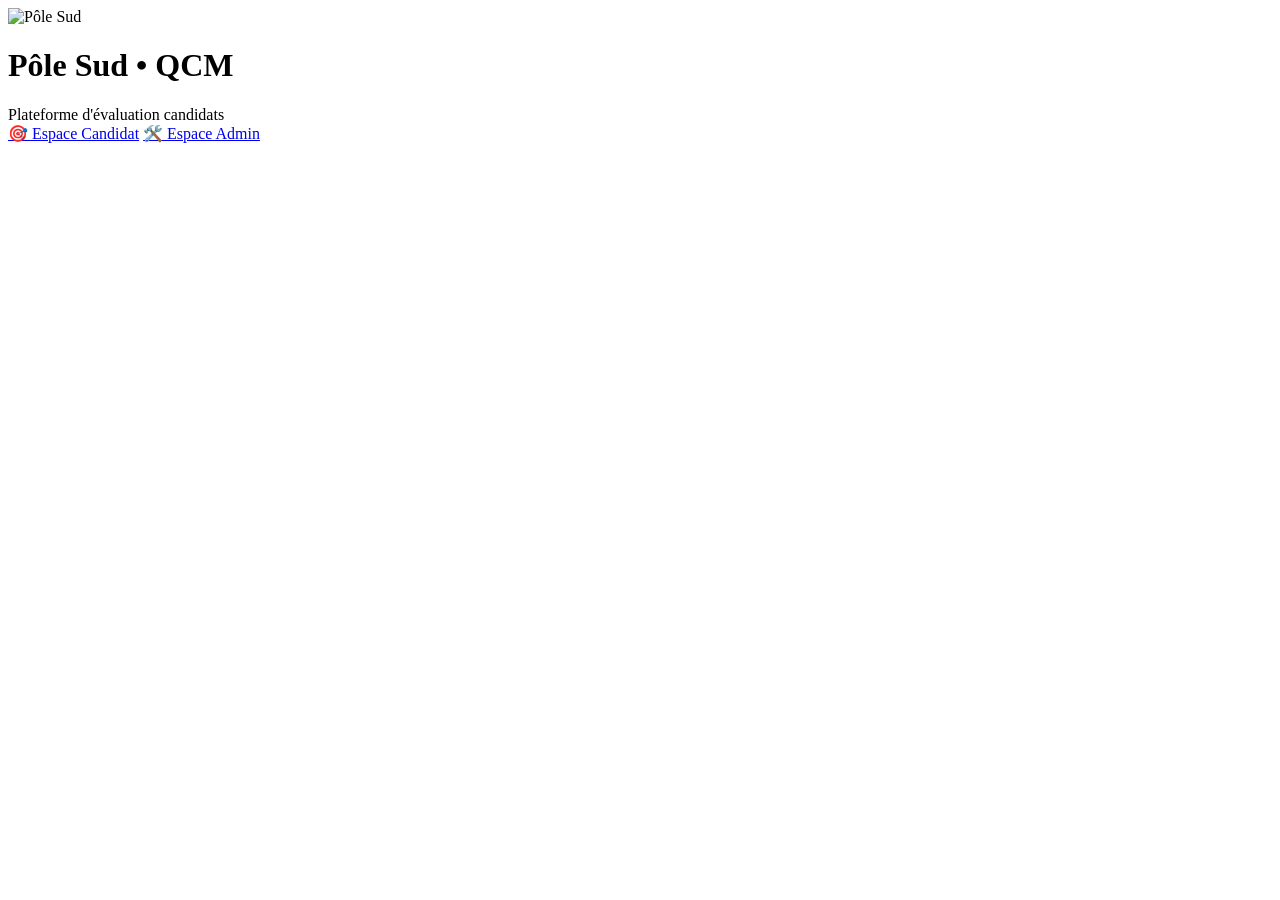
==== public/index.html @ 893c2084 "Sauvegarde initiale du projet QCM V2.0 Co-Authored-By: Claude Opus 4.8 <noreply@anthropic.com>" ====
<!doctype html>
<html lang="fr">
<head>
  <meta charset="utf-8">
  <meta name="viewport" content="width=device-width, initial-scale=1">
  <title>Pôle Sud QCM – Portail</title>
  <link rel="icon" type="image/png" href="/favicon.png">
  <link rel="stylesheet" href="/styles.css">
</head>
<body>
  <div class="container">
    <div class="landing">
      <div class="brand">
        <img src="/assets/logo-polesud.png" alt="Pôle Sud">
        <h1>Pôle Sud • QCM</h1>
        <div class="small">Plateforme d'évaluation candidats</div>
      </div>
      <div class="action-row">
        <a class="btn btn-lg btn-pill shadow-hover" href="/candidate">🎯 Espace Candidat</a>
        <a class="btn btn-lg btn-pill shadow-hover" href="/admin">🛠️ Espace Admin</a>
      </div>
    </div>
  </div>
</body>
</html>
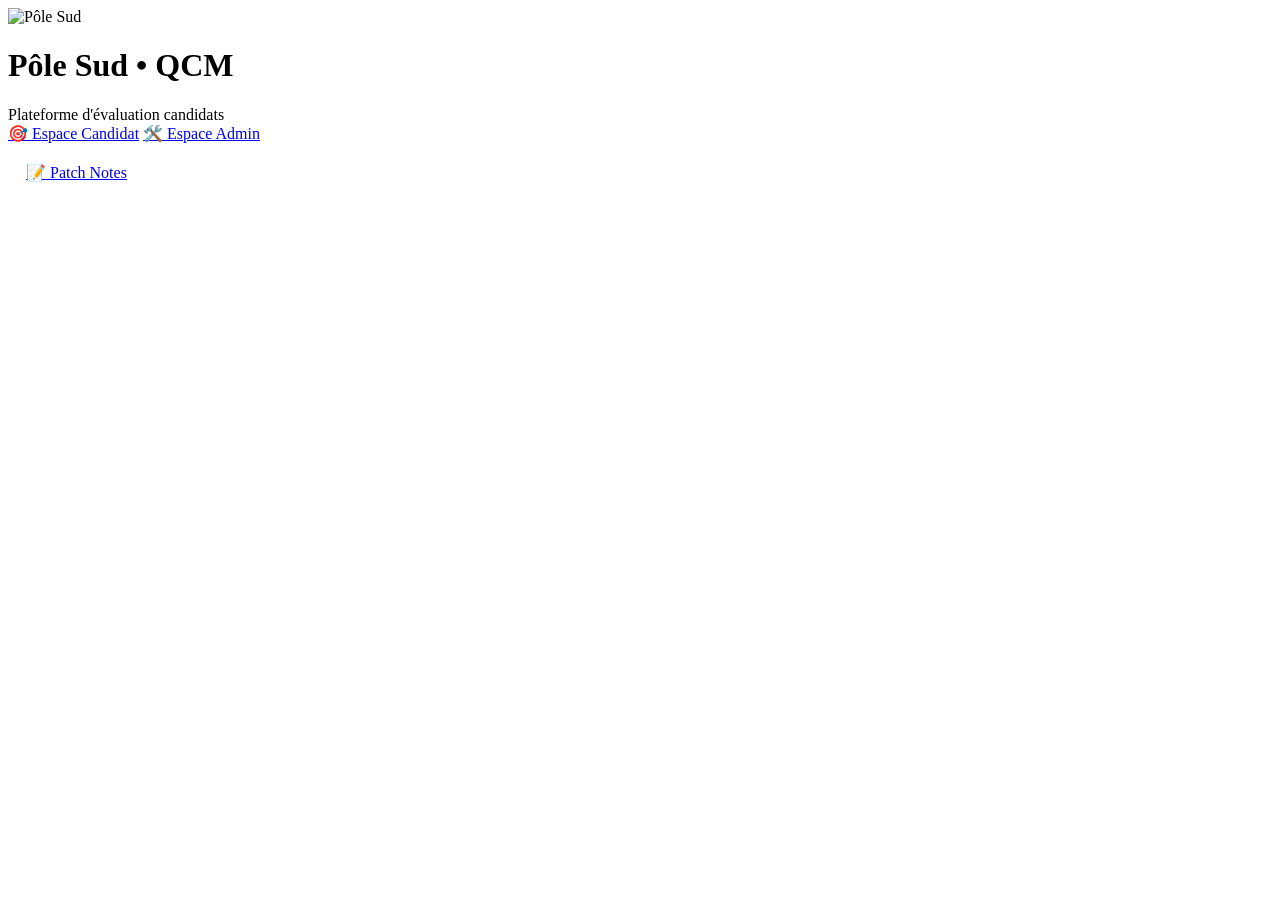
==== commit 1bf532de: "Fond eclairci + page Patch Notes (bouton sur l'accueil, route /patchnote) Co-Authored-By: Claude Opu" ====
--- a/public/index.html
+++ b/public/index.html
@@ -19,6 +19,9 @@
         <a class="btn btn-lg btn-pill shadow-hover" href="/candidate">🎯 Espace Candidat</a>
         <a class="btn btn-lg btn-pill shadow-hover" href="/admin">🛠️ Espace Admin</a>
       </div>
+      <div style="margin-top:10px">
+        <a class="btn-outline btn-pill" href="/patchnote" style="padding:10px 18px;display:inline-block">📝 Patch Notes</a>
+      </div>
     </div>
   </div>
 </body>
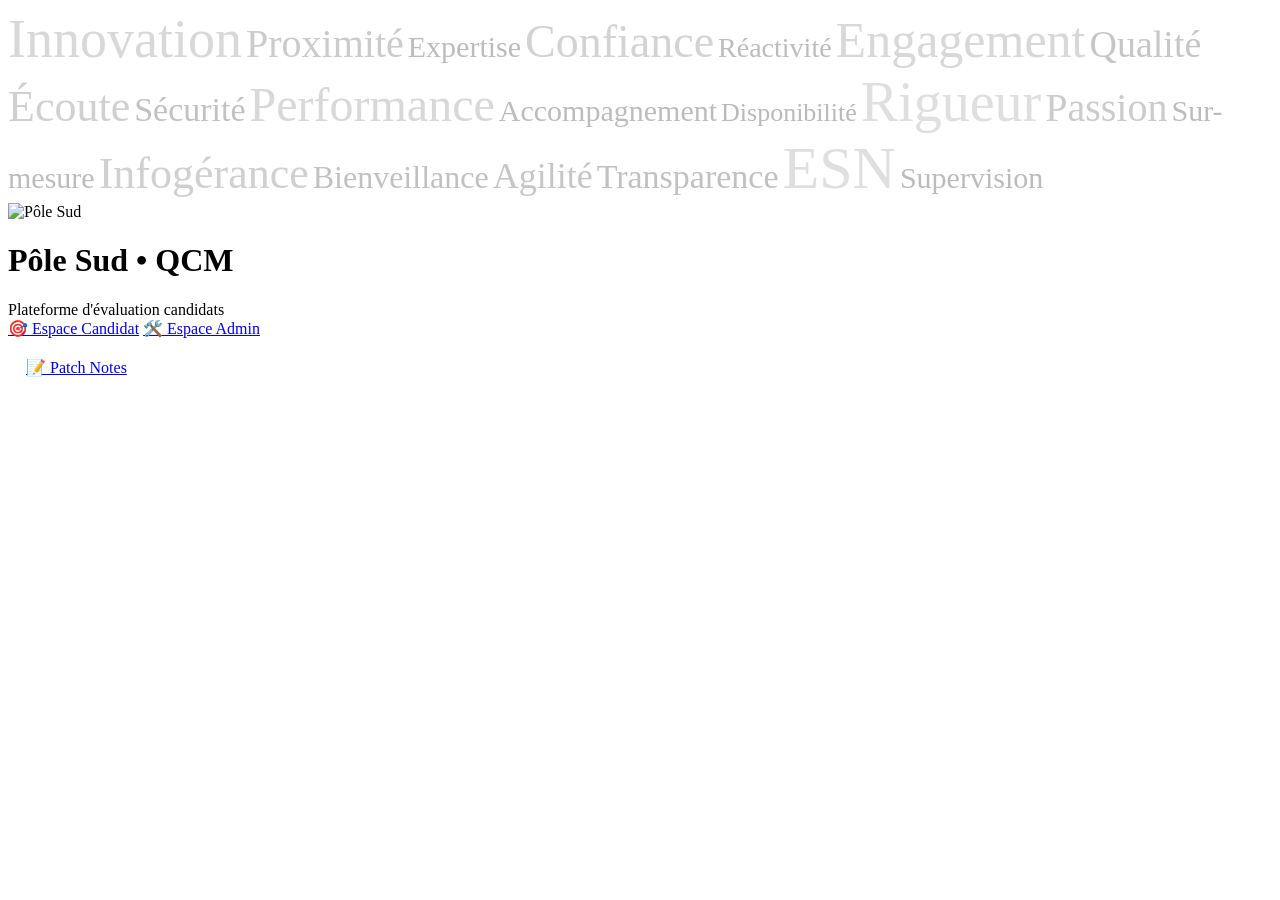
==== commit cbe2e95d: "Accueil : fond typographique des valeurs en lettres ajourees (contour blanc)" ====
--- a/public/index.html
+++ b/public/index.html
@@ -8,6 +8,31 @@
   <link rel="stylesheet" href="/styles.css">
 </head>
 <body>
+  <!-- Fond typographique : valeurs de l'entreprise en lettres ajourees (contour blanc) -->
+  <div class="value-cloud" aria-hidden="true">
+    <span style="top:7%;left:5%;font-size:54px;transform:rotate(-8deg);opacity:.15">Innovation</span>
+    <span style="top:17%;left:58%;font-size:40px;transform:rotate(6deg);opacity:.2">Proximité</span>
+    <span style="top:4%;left:37%;font-size:30px;transform:rotate(3deg);opacity:.26">Expertise</span>
+    <span style="top:29%;left:10%;font-size:46px;transform:rotate(-5deg);opacity:.17">Confiance</span>
+    <span style="top:13%;left:80%;font-size:28px;transform:rotate(10deg);opacity:.26">Réactivité</span>
+    <span style="top:39%;left:69%;font-size:50px;transform:rotate(-6deg);opacity:.15">Engagement</span>
+    <span style="top:52%;left:6%;font-size:38px;transform:rotate(8deg);opacity:.22">Qualité</span>
+    <span style="top:5%;left:77%;font-size:44px;transform:rotate(-10deg);opacity:.18">Écoute</span>
+    <span style="top:62%;left:28%;font-size:34px;transform:rotate(5deg);opacity:.24">Sécurité</span>
+    <span style="top:72%;left:54%;font-size:48px;transform:rotate(-4deg);opacity:.15">Performance</span>
+    <span style="top:85%;left:8%;font-size:30px;transform:rotate(7deg);opacity:.26">Accompagnement</span>
+    <span style="top:25%;left:39%;font-size:26px;transform:rotate(-3deg);opacity:.27">Disponibilité</span>
+    <span style="top:45%;left:43%;font-size:56px;transform:rotate(4deg);opacity:.12">Rigueur</span>
+    <span style="top:88%;left:63%;font-size:40px;transform:rotate(-8deg);opacity:.2">Passion</span>
+    <span style="top:57%;left:78%;font-size:30px;transform:rotate(9deg);opacity:.26">Sur-mesure</span>
+    <span style="top:78%;left:31%;font-size:44px;transform:rotate(-6deg);opacity:.18">Infogérance</span>
+    <span style="top:33%;left:83%;font-size:32px;transform:rotate(6deg);opacity:.24">Bienveillance</span>
+    <span style="top:92%;left:40%;font-size:36px;transform:rotate(-5deg);opacity:.22">Agilité</span>
+    <span style="top:11%;left:21%;font-size:34px;transform:rotate(4deg);opacity:.24">Transparence</span>
+    <span style="top:49%;left:88%;font-size:60px;transform:rotate(-10deg);opacity:.12">ESN</span>
+    <span style="top:68%;left:13%;font-size:30px;transform:rotate(7deg);opacity:.26">Supervision</span>
+  </div>
+
   <div class="container">
     <div class="landing">
       <div class="brand">
@@ -16,11 +41,11 @@
         <div class="small">Plateforme d'évaluation candidats</div>
       </div>
       <div class="action-row">
-        <a class="btn btn-lg btn-pill shadow-hover" href="/candidate">🎯 Espace Candidat</a>
-        <a class="btn btn-lg btn-pill shadow-hover" href="/admin">🛠️ Espace Admin</a>
+        <a class="btn btn-lg btn-pill shadow-hover neon-hover" href="/candidate">🎯 Espace Candidat</a>
+        <a class="btn btn-lg btn-pill shadow-hover neon-hover" href="/admin">🛠️ Espace Admin</a>
       </div>
       <div style="margin-top:10px">
-        <a class="btn-outline btn-pill" href="/patchnote" style="padding:10px 18px;display:inline-block">📝 Patch Notes</a>
+        <a class="btn-outline btn-pill neon-hover" href="/patchnote" style="padding:10px 18px;display:inline-block">📝 Patch Notes</a>
       </div>
     </div>
   </div>
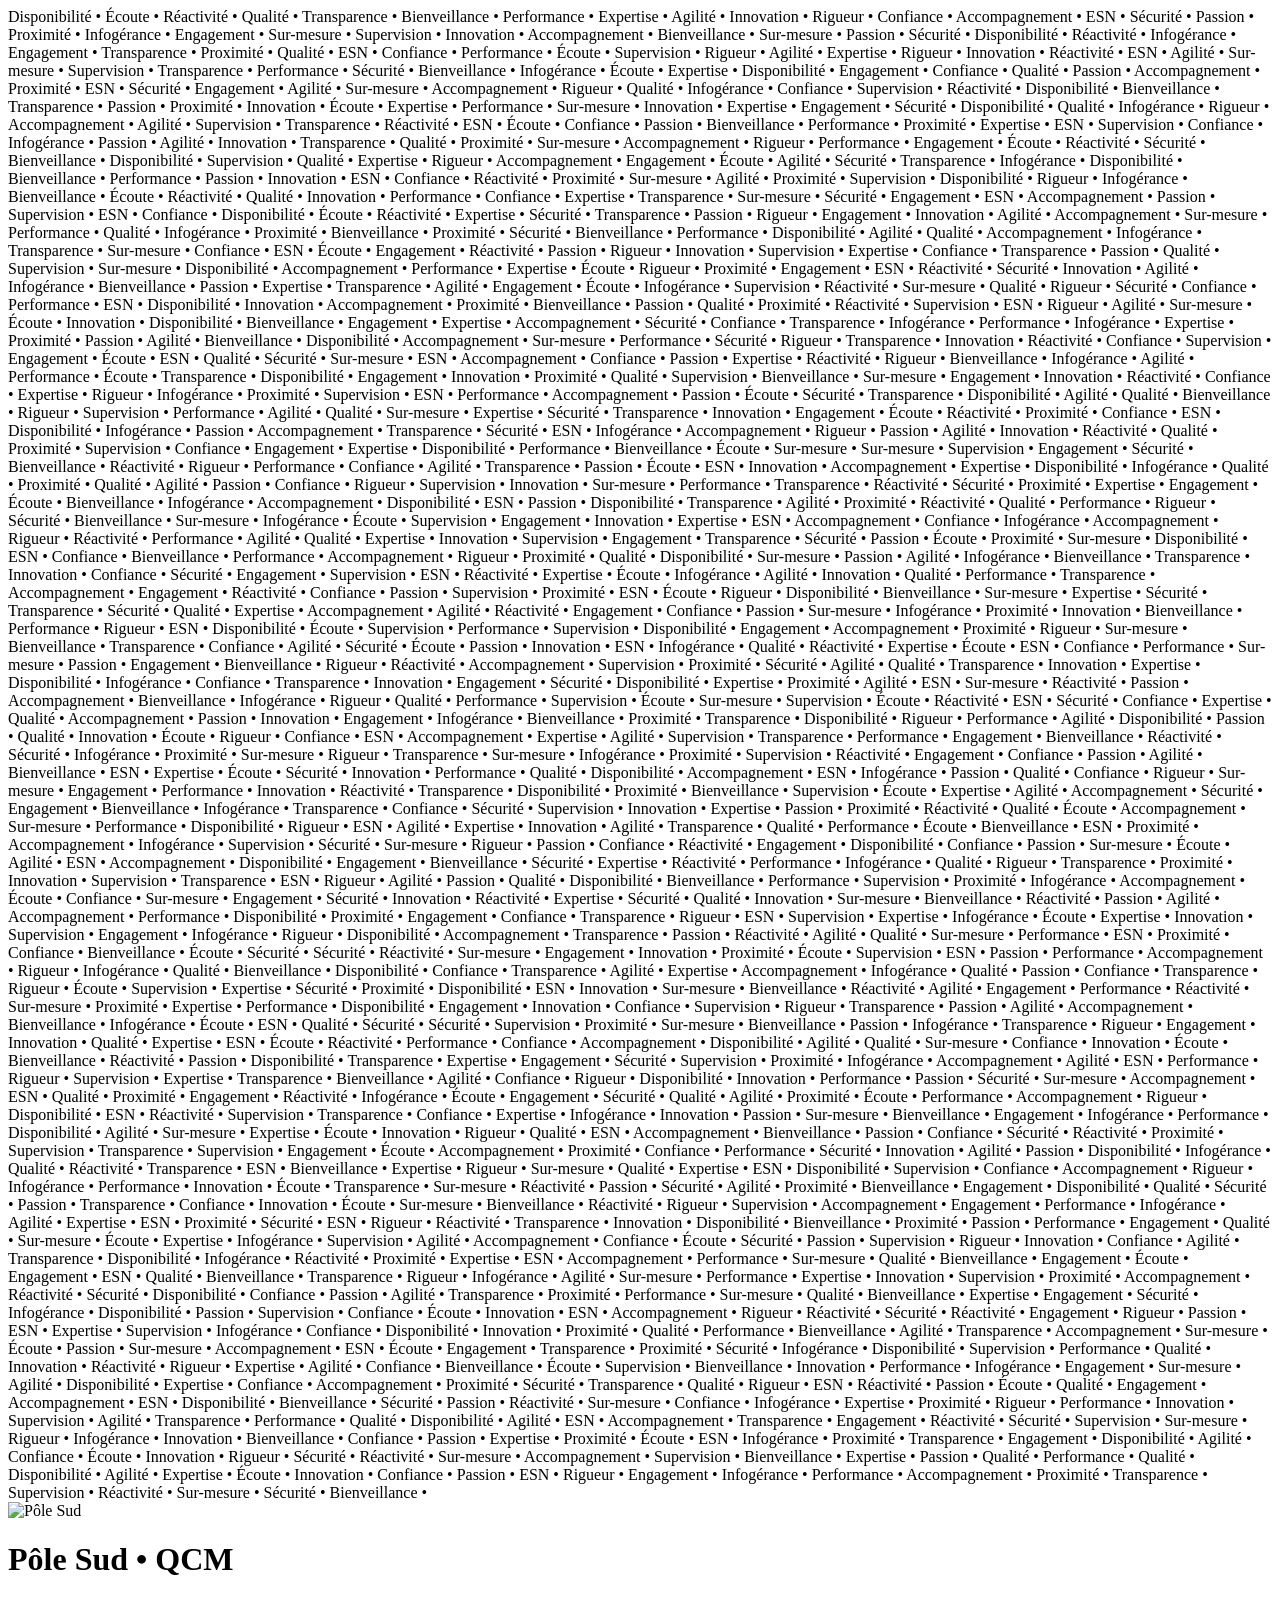
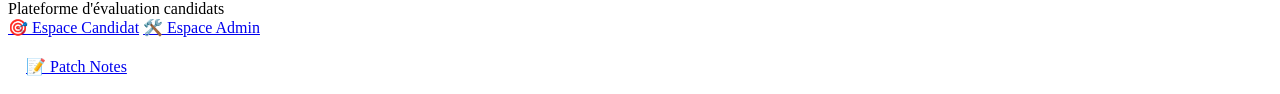
==== commit fddf01e4: "Accueil : remplace les mots disperses par un mur de mots justifie qui remplit la page" ====
--- a/public/index.html
+++ b/public/index.html
@@ -8,30 +8,8 @@
   <link rel="stylesheet" href="/styles.css">
 </head>
 <body>
-  <!-- Fond typographique : valeurs de l'entreprise en lettres ajourees (contour blanc) -->
-  <div class="value-cloud" aria-hidden="true">
-    <span style="top:7%;left:5%;font-size:54px;transform:rotate(-8deg);opacity:.15">Innovation</span>
-    <span style="top:17%;left:58%;font-size:40px;transform:rotate(6deg);opacity:.2">Proximité</span>
-    <span style="top:4%;left:37%;font-size:30px;transform:rotate(3deg);opacity:.26">Expertise</span>
-    <span style="top:29%;left:10%;font-size:46px;transform:rotate(-5deg);opacity:.17">Confiance</span>
-    <span style="top:13%;left:80%;font-size:28px;transform:rotate(10deg);opacity:.26">Réactivité</span>
-    <span style="top:39%;left:69%;font-size:50px;transform:rotate(-6deg);opacity:.15">Engagement</span>
-    <span style="top:52%;left:6%;font-size:38px;transform:rotate(8deg);opacity:.22">Qualité</span>
-    <span style="top:5%;left:77%;font-size:44px;transform:rotate(-10deg);opacity:.18">Écoute</span>
-    <span style="top:62%;left:28%;font-size:34px;transform:rotate(5deg);opacity:.24">Sécurité</span>
-    <span style="top:72%;left:54%;font-size:48px;transform:rotate(-4deg);opacity:.15">Performance</span>
-    <span style="top:85%;left:8%;font-size:30px;transform:rotate(7deg);opacity:.26">Accompagnement</span>
-    <span style="top:25%;left:39%;font-size:26px;transform:rotate(-3deg);opacity:.27">Disponibilité</span>
-    <span style="top:45%;left:43%;font-size:56px;transform:rotate(4deg);opacity:.12">Rigueur</span>
-    <span style="top:88%;left:63%;font-size:40px;transform:rotate(-8deg);opacity:.2">Passion</span>
-    <span style="top:57%;left:78%;font-size:30px;transform:rotate(9deg);opacity:.26">Sur-mesure</span>
-    <span style="top:78%;left:31%;font-size:44px;transform:rotate(-6deg);opacity:.18">Infogérance</span>
-    <span style="top:33%;left:83%;font-size:32px;transform:rotate(6deg);opacity:.24">Bienveillance</span>
-    <span style="top:92%;left:40%;font-size:36px;transform:rotate(-5deg);opacity:.22">Agilité</span>
-    <span style="top:11%;left:21%;font-size:34px;transform:rotate(4deg);opacity:.24">Transparence</span>
-    <span style="top:49%;left:88%;font-size:60px;transform:rotate(-10deg);opacity:.12">ESN</span>
-    <span style="top:68%;left:13%;font-size:30px;transform:rotate(7deg);opacity:.26">Supervision</span>
-  </div>
+  <!-- Fond typographique : mur de valeurs en lettres ajourees (rempli par script) -->
+  <div class="value-cloud" aria-hidden="true"><div class="wall" id="valueWall"></div></div>
 
   <div class="container">
     <div class="landing">
@@ -49,5 +27,21 @@
       </div>
     </div>
   </div>
+
+  <script>
+    // Remplit le fond avec un "mur" des valeurs, repete et melange, pour couvrir toute la page
+    (function(){
+      var words = ["Innovation","Proximité","Expertise","Confiance","Réactivité","Engagement",
+        "Qualité","Écoute","Sécurité","Performance","Accompagnement","Disponibilité","Rigueur",
+        "Passion","Sur-mesure","Infogérance","Bienveillance","Agilité","Transparence","ESN","Supervision"];
+      function shuffle(a){ a=a.slice(); for(var i=a.length-1;i>0;i--){ var j=Math.floor(Math.random()*(i+1)); var t=a[i]; a[i]=a[j]; a[j]=t; } return a; }
+      var el = document.getElementById('valueWall');
+      if(!el) return;
+      var SEP = "   •   ";
+      var block = "";
+      for(var i=0;i<60;i++){ block += shuffle(words).join(SEP) + SEP; }
+      el.textContent = block;
+    })();
+  </script>
 </body>
 </html>
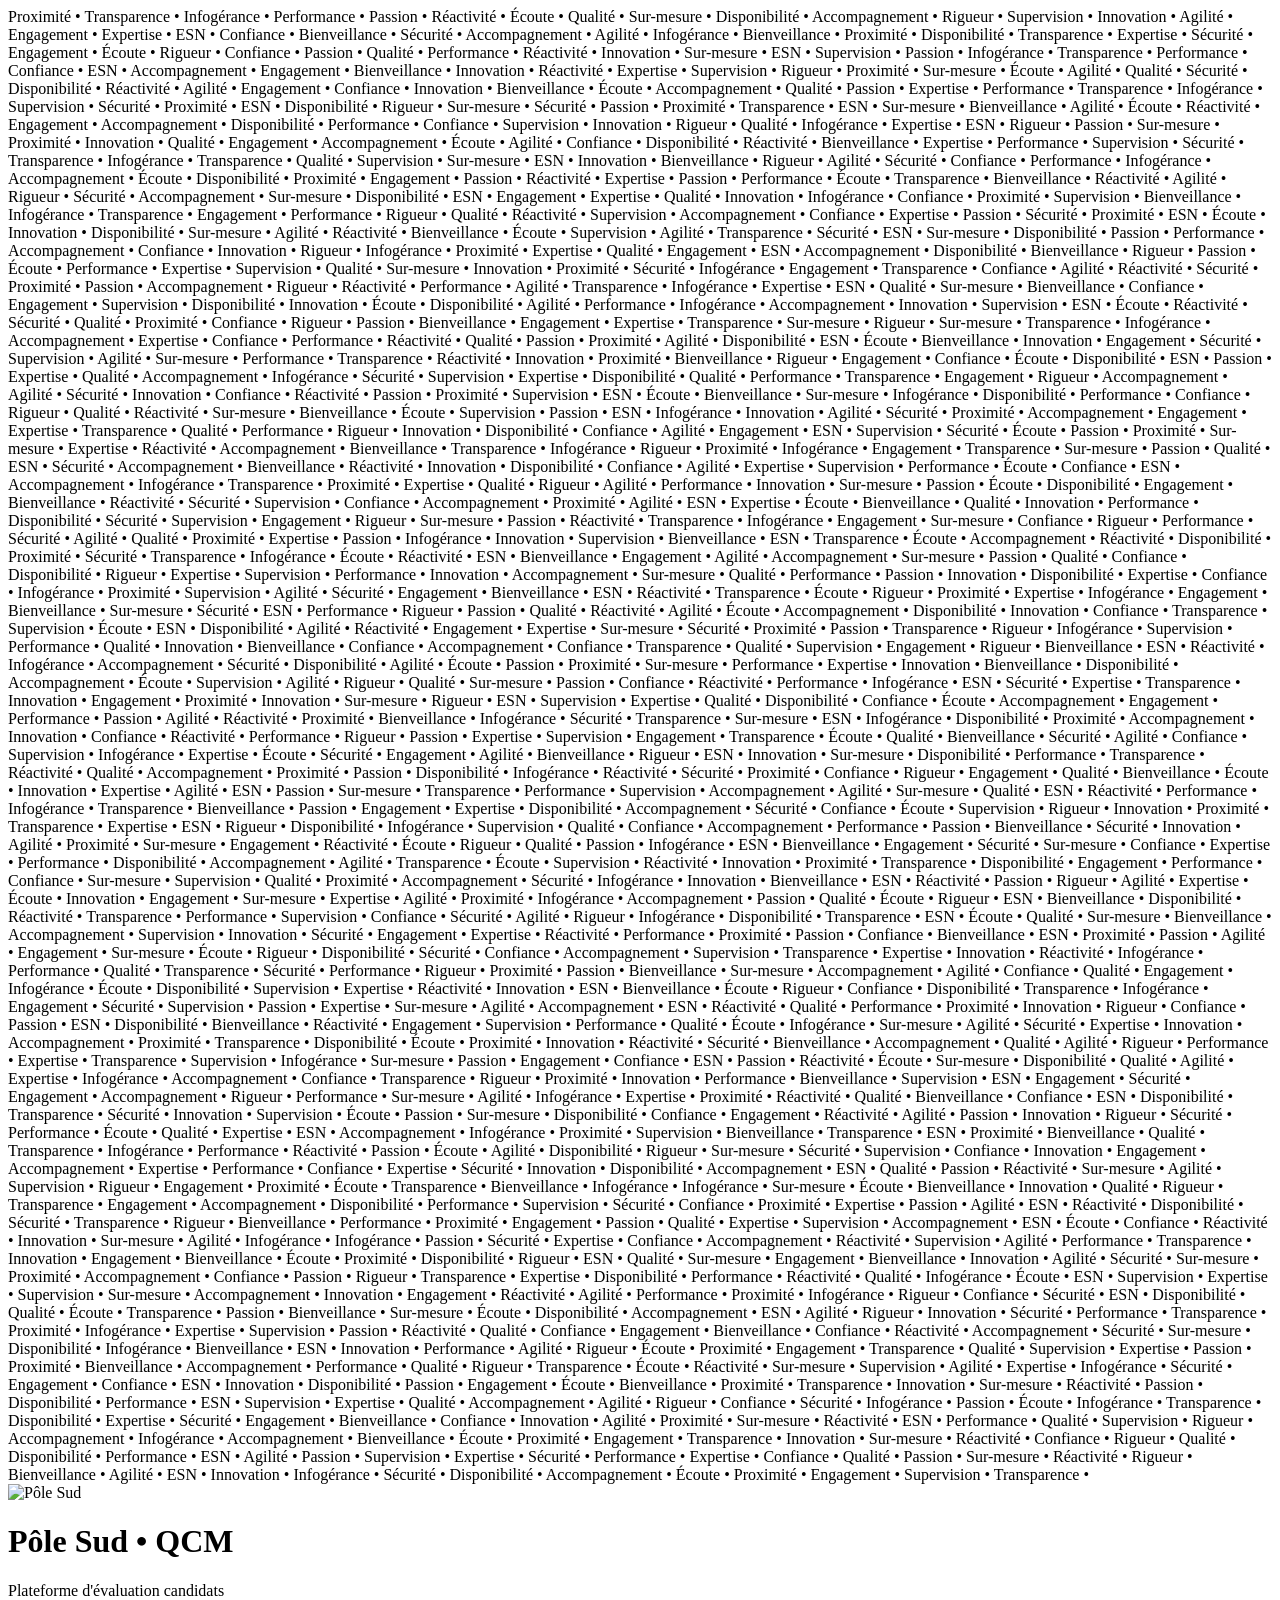
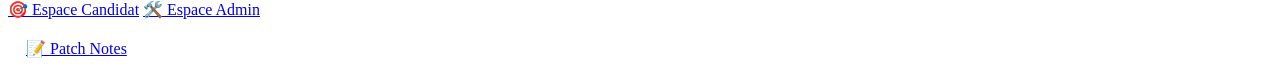
==== commit 22fa9243: "Accueil : hublot vitre (verre depoli + cerclage neon) autour du logo et des boutons" ====
--- a/public/index.html
+++ b/public/index.html
@@ -13,17 +13,19 @@
 
   <div class="container">
     <div class="landing">
-      <div class="brand">
-        <img src="/assets/logo-polesud.png" alt="Pôle Sud">
-        <h1>Pôle Sud • QCM</h1>
-        <div class="small">Plateforme d'évaluation candidats</div>
-      </div>
-      <div class="action-row">
-        <a class="btn btn-lg btn-pill shadow-hover neon-hover" href="/candidate">🎯 Espace Candidat</a>
-        <a class="btn btn-lg btn-pill shadow-hover neon-hover" href="/admin">🛠️ Espace Admin</a>
-      </div>
-      <div style="margin-top:10px">
-        <a class="btn-outline btn-pill neon-hover" href="/patchnote" style="padding:10px 18px;display:inline-block">📝 Patch Notes</a>
+      <div class="hublot">
+        <div class="brand">
+          <img src="/assets/logo-polesud.png" alt="Pôle Sud">
+          <h1>Pôle Sud • QCM</h1>
+          <div class="small">Plateforme d'évaluation candidats</div>
+        </div>
+        <div class="action-row">
+          <a class="btn btn-lg btn-pill shadow-hover neon-hover" href="/candidate">🎯 Espace Candidat</a>
+          <a class="btn btn-lg btn-pill shadow-hover neon-hover" href="/admin">🛠️ Espace Admin</a>
+        </div>
+        <div style="margin-top:10px">
+          <a class="btn-outline btn-pill neon-hover" href="/patchnote" style="padding:10px 18px;display:inline-block">📝 Patch Notes</a>
+        </div>
       </div>
     </div>
   </div>
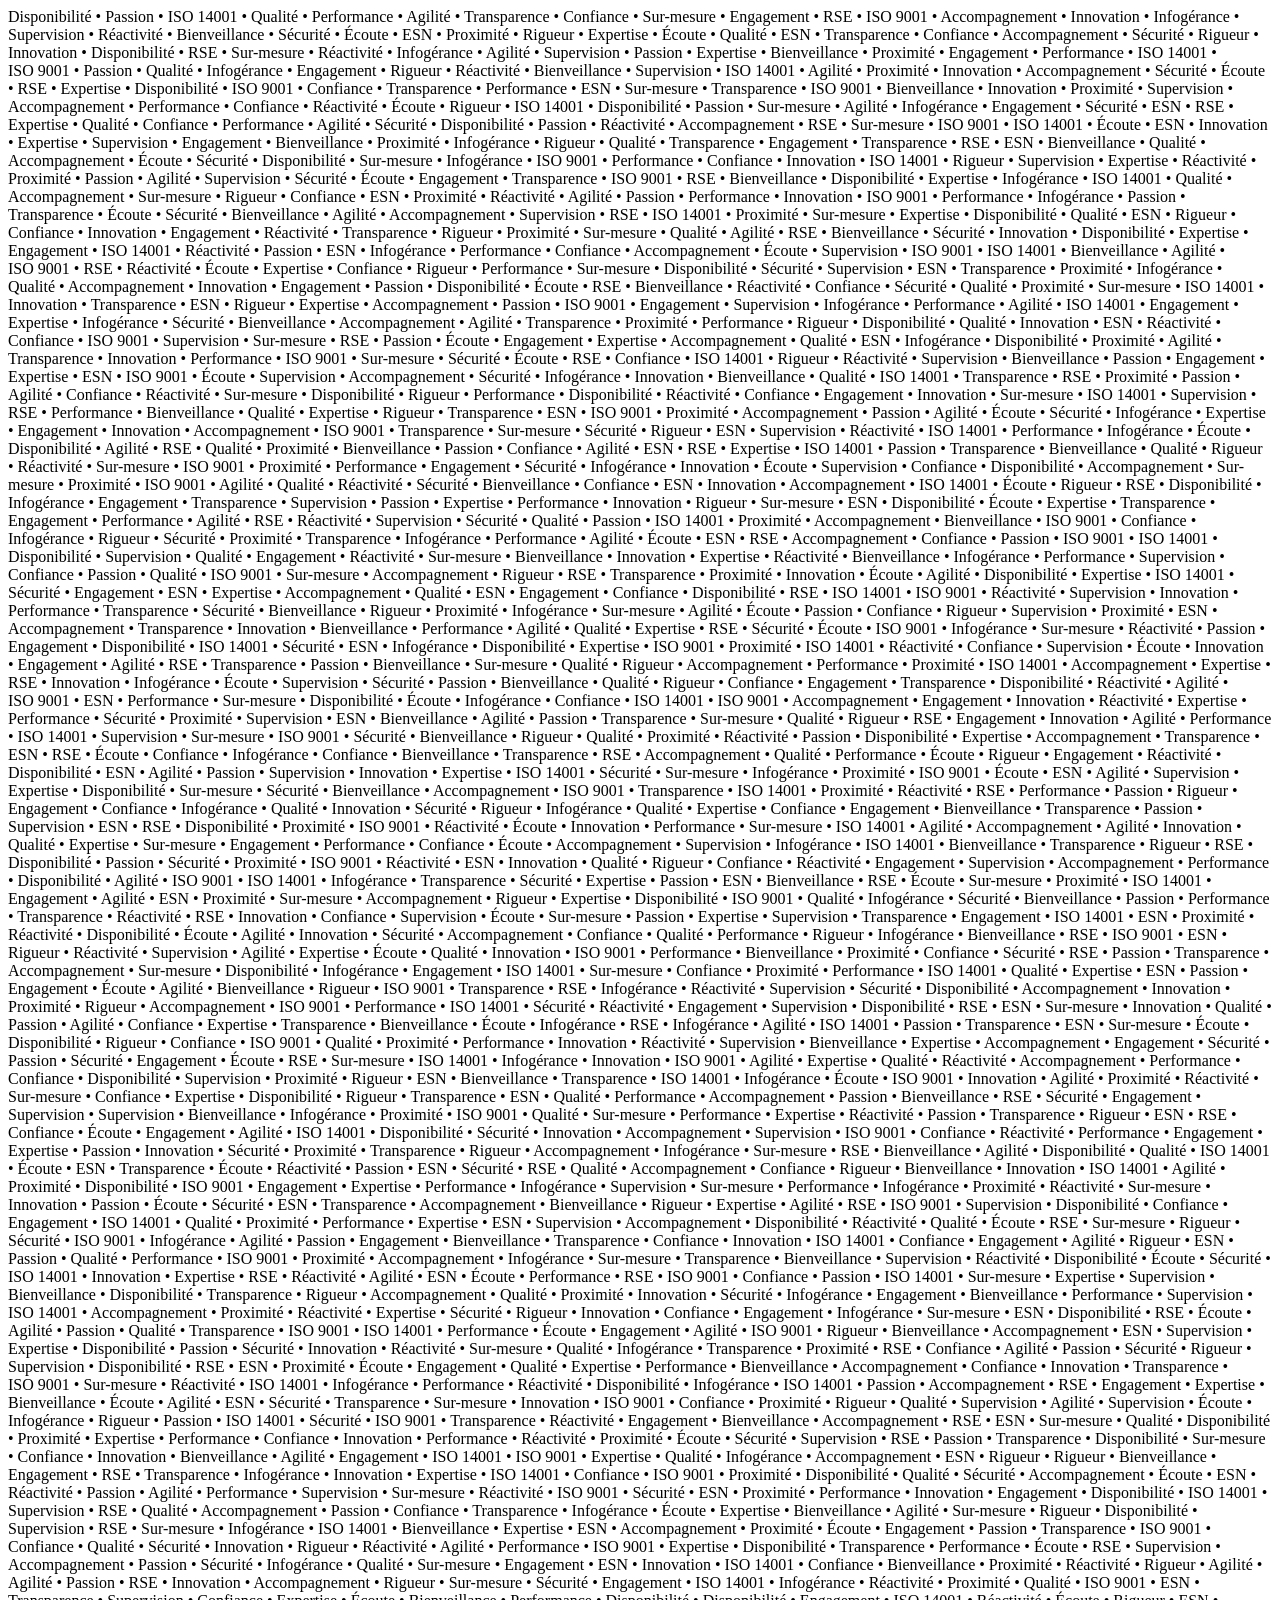
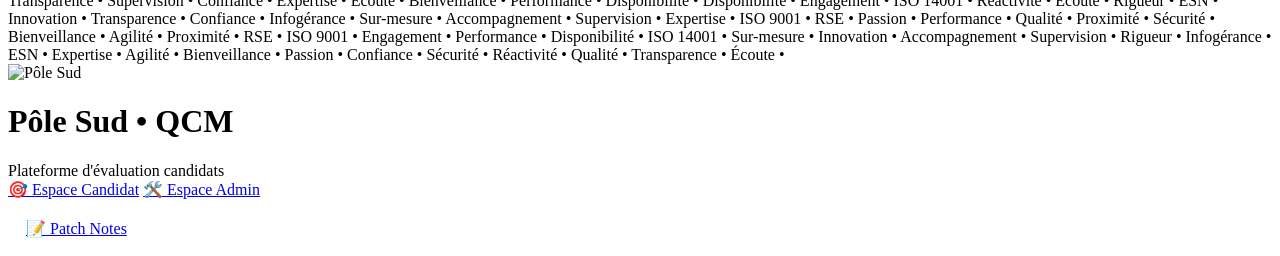
==== commit 9603a1a6: "Mur de mots accueil : ajout RSE, ISO 9001, ISO 14001" ====
--- a/public/index.html
+++ b/public/index.html
@@ -35,7 +35,8 @@
     (function(){
       var words = ["Innovation","Proximité","Expertise","Confiance","Réactivité","Engagement",
         "Qualité","Écoute","Sécurité","Performance","Accompagnement","Disponibilité","Rigueur",
-        "Passion","Sur-mesure","Infogérance","Bienveillance","Agilité","Transparence","ESN","Supervision"];
+        "Passion","Sur-mesure","Infogérance","Bienveillance","Agilité","Transparence","ESN","Supervision",
+        "RSE","ISO 9001","ISO 14001"];
       function shuffle(a){ a=a.slice(); for(var i=a.length-1;i>0;i--){ var j=Math.floor(Math.random()*(i+1)); var t=a[i]; a[i]=a[j]; a[j]=t; } return a; }
       var el = document.getElementById('valueWall');
       if(!el) return;
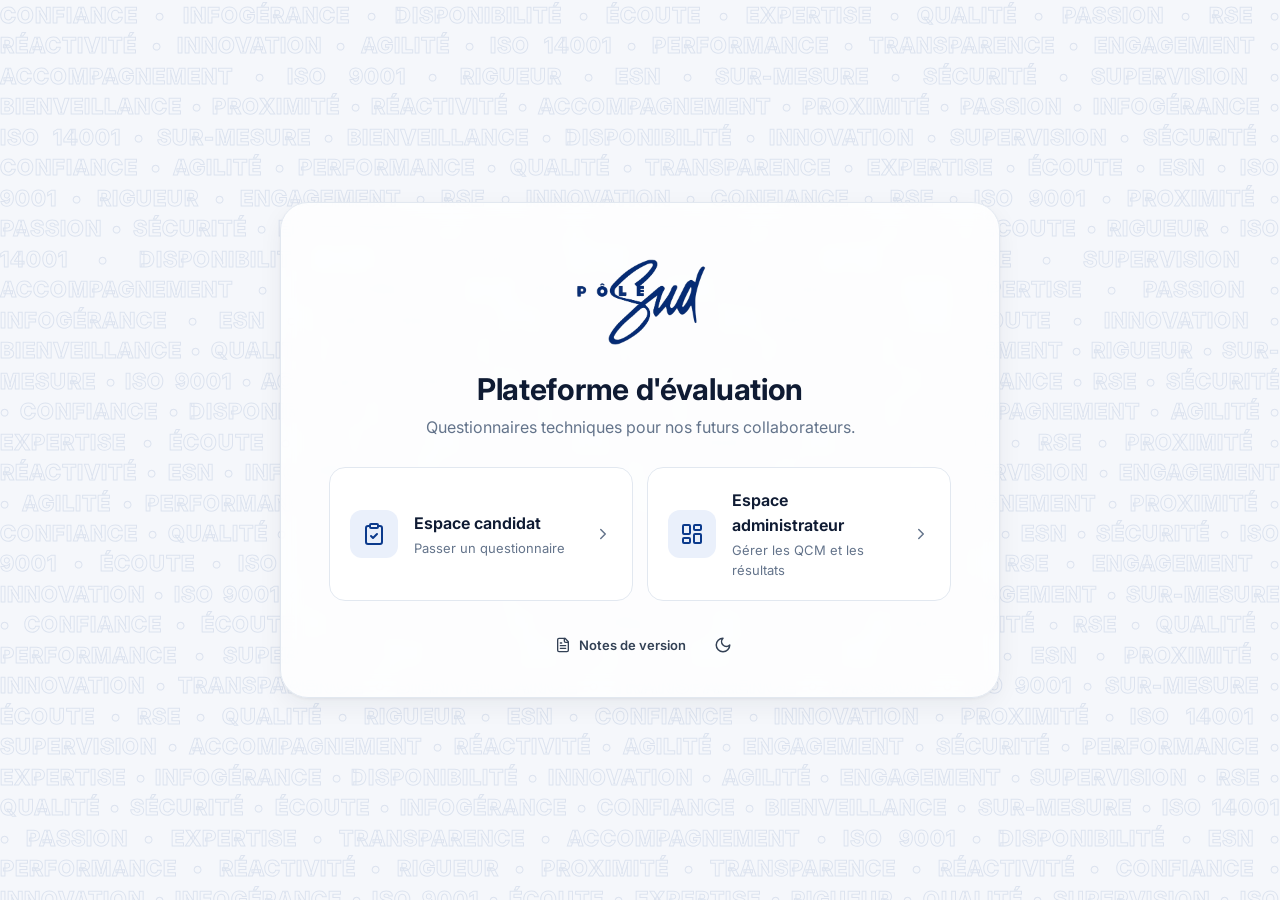
==== commit 32ad1b6c: "v2.0 : refonte design, bonnes réponses sécurisées, nouvelles fonctions candidat et admin - Sécurité " ====
--- a/public/index.html
+++ b/public/index.html
@@ -3,40 +3,61 @@
 <head>
   <meta charset="utf-8">
   <meta name="viewport" content="width=device-width, initial-scale=1">
-  <title>Pôle Sud QCM – Portail</title>
-  <link rel="icon" type="image/png" href="/favicon.png">
-  <link rel="stylesheet" href="/styles.css">
+  <title>Pôle Sud QCM</title>
+  <meta name="description" content="Plateforme d'évaluation des candidats Pôle Sud.">
+  <link rel="icon" type="image/png" href="favicon.png">
+  <link rel="preconnect" href="https://fonts.googleapis.com">
+  <link rel="preconnect" href="https://fonts.gstatic.com" crossorigin>
+  <link rel="stylesheet" href="https://fonts.googleapis.com/css2?family=Inter:wght@400;500;600;700;800&display=swap">
+  <script>try{var t=localStorage.getItem('qcm.theme');if(t)document.documentElement.dataset.theme=t;}catch(e){}</script>
+  <link rel="stylesheet" href="styles.css">
+  <script type="module">import { initPage } from "./js/ui.js"; initPage();</script>
 </head>
-<body>
-  <!-- Fond typographique : mur de valeurs en lettres ajourees (rempli par script) -->
+<body class="landing-page">
+  <!-- Fond typographique : mur des valeurs en lettres ajourées (rempli par script) -->
   <div class="value-cloud" aria-hidden="true"><div class="wall" id="valueWall"></div></div>
 
-  <div class="container">
-    <div class="landing">
-      <div class="hublot">
-        <div class="brand">
-          <img src="/assets/logo-polesud.png" alt="Pôle Sud">
-          <h1>Pôle Sud • QCM</h1>
-          <div class="small">Plateforme d'évaluation candidats</div>
-        </div>
-        <div class="action-row">
-          <a class="btn btn-lg btn-pill shadow-hover neon-hover" href="/candidate">🎯 Espace Candidat</a>
-          <a class="btn btn-lg btn-pill shadow-hover neon-hover" href="/admin">🛠️ Espace Admin</a>
-        </div>
-        <div style="margin-top:10px">
-          <a class="btn-outline btn-pill neon-hover" href="/patchnote" style="padding:10px 18px;display:inline-block">📝 Patch Notes</a>
-        </div>
+  <main class="landing">
+    <div class="hublot">
+      <div>
+        <img class="logo-main" src="assets/logo-polesud.png" alt="Pôle Sud">
+        <h1 style="margin-top:18px">Plateforme d'évaluation</h1>
+        <p class="lead">Questionnaires techniques pour nos futurs collaborateurs.</p>
+      </div>
+
+      <nav class="portal-cards" aria-label="Choisir un espace">
+        <a class="portal-card" href="candidate.html">
+          <span class="pc-icon"><i data-icon="clipboard" class="icon-lg"></i></span>
+          <span>
+            <span class="pc-title" style="display:block">Espace candidat</span>
+            <span class="pc-sub" style="display:block">Passer un questionnaire</span>
+          </span>
+          <i data-icon="chevron-right" class="pc-arrow"></i>
+        </a>
+        <a class="portal-card" href="admin.html">
+          <span class="pc-icon"><i data-icon="dashboard" class="icon-lg"></i></span>
+          <span>
+            <span class="pc-title" style="display:block">Espace administrateur</span>
+            <span class="pc-sub" style="display:block">Gérer les QCM et les résultats</span>
+          </span>
+          <i data-icon="chevron-right" class="pc-arrow"></i>
+        </a>
+      </nav>
+
+      <div class="landing-foot">
+        <a class="btn btn-ghost btn-sm" href="patchnote.html"><i data-icon="file" class="icon-sm"></i> Notes de version</a>
+        <button class="btn btn-ghost btn-sm btn-icon" type="button" data-theme-toggle></button>
       </div>
     </div>
-  </div>
+  </main>
 
   <script>
-    // Remplit le fond avec un "mur" des valeurs, repete et melange, pour couvrir toute la page
+    // Remplit le fond avec un « mur » des valeurs, répété et mélangé, pour couvrir toute la page
     (function(){
       var words = ["Innovation","Proximité","Expertise","Confiance","Réactivité","Engagement",
         "Qualité","Écoute","Sécurité","Performance","Accompagnement","Disponibilité","Rigueur",
         "Passion","Sur-mesure","Infogérance","Bienveillance","Agilité","Transparence","ESN","Supervision",
-        "RSE","ISO 9001","ISO 14001"];
+        "RSE","ISO 9001","ISO 14001"];
       function shuffle(a){ a=a.slice(); for(var i=a.length-1;i>0;i--){ var j=Math.floor(Math.random()*(i+1)); var t=a[i]; a[i]=a[j]; a[j]=t; } return a; }
       var el = document.getElementById('valueWall');
       if(!el) return;
@@ -47,4 +68,4 @@
     })();
   </script>
 </body>
-</html>+</html>
--- a/public/styles.css
+++ b/public/styles.css
@@ -0,0 +1,516 @@
+/* =====================================================================
+   Pôle Sud • QCM — feuille de style v2
+   Design clair et aéré aux couleurs du logo (bleu marine), mode sombre
+   automatique (préférence système) ou forcé via le bouton soleil/lune.
+   ===================================================================== */
+
+/* ---------- Jetons de design (thème clair) ---------- */
+:root{
+  --bg:#f5f7fb;
+  --surface:#ffffff;
+  --surface-2:#f1f4f9;
+  --surface-3:#e9eef6;
+  --border:#e2e8f0;
+  --border-strong:#cbd5e1;
+  --ink:#0f1b33;
+  --ink-2:#334155;
+  --muted:#64748b;
+
+  --brand:#0b3a8c;            /* bleu marine du logo */
+  --brand-hover:#0a3278;
+  --brand-ink:#ffffff;
+  --brand-soft:#eaf0fb;
+  --brand-ring:rgba(11,58,140,.22);
+
+  --success:#15803d; --success-soft:#e8f6ee;
+  --warn:#b45309;    --warn-soft:#fdf3e2;
+  --danger:#c62828;  --danger-soft:#fdecec;
+
+  --radius-sm:8px;
+  --radius:12px;
+  --radius-lg:18px;
+  --shadow-sm:0 1px 2px rgba(15,27,51,.06);
+  --shadow:0 1px 3px rgba(15,27,51,.06), 0 8px 24px rgba(15,27,51,.06);
+  --shadow-lg:0 20px 50px rgba(15,27,51,.18);
+
+  --wall-stroke:rgba(11,58,140,.10);
+  --logo-filter:none;
+
+  --font:"Inter", system-ui, -apple-system, "Segoe UI", Roboto, Arial, sans-serif;
+  color-scheme:light;
+}
+
+/* ---------- Thème sombre (système) ---------- */
+@media (prefers-color-scheme: dark){
+  :root:not([data-theme="light"]){
+    --bg:#0b1220; --surface:#111a2e; --surface-2:#16213a; --surface-3:#1c2944;
+    --border:#22304b; --border-strong:#33445f;
+    --ink:#e7ecf5; --ink-2:#c3cde0; --muted:#94a3b8;
+    --brand:#7aa7ff; --brand-hover:#9bbcff; --brand-ink:#0b1220;
+    --brand-soft:rgba(122,167,255,.12); --brand-ring:rgba(122,167,255,.30);
+    --success:#4ade80; --success-soft:rgba(74,222,128,.12);
+    --warn:#fbbf24;    --warn-soft:rgba(251,191,36,.12);
+    --danger:#f87171;  --danger-soft:rgba(248,113,113,.12);
+    --shadow-sm:0 1px 2px rgba(0,0,0,.3);
+    --shadow:0 1px 3px rgba(0,0,0,.3), 0 8px 24px rgba(0,0,0,.25);
+    --shadow-lg:0 20px 50px rgba(0,0,0,.5);
+    --wall-stroke:rgba(255,255,255,.08);
+    --logo-filter:drop-shadow(1px 0 0 #8ecbff) drop-shadow(-1px 0 0 #8ecbff) drop-shadow(0 1px 0 #8ecbff) drop-shadow(0 -1px 0 #8ecbff);
+    color-scheme:dark;
+  }
+}
+/* ---------- Thème sombre (forcé) ---------- */
+:root[data-theme="dark"]{
+  --bg:#0b1220; --surface:#111a2e; --surface-2:#16213a; --surface-3:#1c2944;
+  --border:#22304b; --border-strong:#33445f;
+  --ink:#e7ecf5; --ink-2:#c3cde0; --muted:#94a3b8;
+  --brand:#7aa7ff; --brand-hover:#9bbcff; --brand-ink:#0b1220;
+  --brand-soft:rgba(122,167,255,.12); --brand-ring:rgba(122,167,255,.30);
+  --success:#4ade80; --success-soft:rgba(74,222,128,.12);
+  --warn:#fbbf24;    --warn-soft:rgba(251,191,36,.12);
+  --danger:#f87171;  --danger-soft:rgba(248,113,113,.12);
+  --shadow-sm:0 1px 2px rgba(0,0,0,.3);
+  --shadow:0 1px 3px rgba(0,0,0,.3), 0 8px 24px rgba(0,0,0,.25);
+  --shadow-lg:0 20px 50px rgba(0,0,0,.5);
+  --wall-stroke:rgba(255,255,255,.08);
+  --logo-filter:drop-shadow(1px 0 0 #8ecbff) drop-shadow(-1px 0 0 #8ecbff) drop-shadow(0 1px 0 #8ecbff) drop-shadow(0 -1px 0 #8ecbff);
+  color-scheme:dark;
+}
+
+/* ---------- Base ---------- */
+*,*::before,*::after{ box-sizing:border-box; }
+html{ -webkit-text-size-adjust:100%; }
+body{
+  margin:0;
+  min-height:100vh;
+  font-family:var(--font);
+  font-size:15px;
+  line-height:1.55;
+  color:var(--ink);
+  background:var(--bg);
+  -webkit-font-smoothing:antialiased;
+}
+h1,h2,h3,h4{ margin:0; line-height:1.25; color:var(--ink); letter-spacing:-.01em; }
+h1{ font-size:28px; font-weight:700; }
+h2{ font-size:20px; font-weight:650; }
+h3{ font-size:16px; font-weight:650; }
+p{ margin:0; }
+a{ color:var(--brand); text-decoration:none; }
+a:hover{ text-decoration:underline; }
+img{ max-width:100%; }
+hr{ border:none; border-top:1px solid var(--border); margin:24px 0; }
+:focus-visible{ outline:3px solid var(--brand-ring); outline-offset:2px; border-radius:6px; }
+.hidden{ display:none !important; }
+.sr-only{ position:absolute; width:1px; height:1px; overflow:hidden; clip:rect(0 0 0 0); white-space:nowrap; }
+
+/* ---------- Mise en page ---------- */
+.wrap{ width:100%; max-width:1200px; margin:0 auto; padding:0 24px; }
+.wrap-narrow{ max-width:780px; }
+.page{ padding:40px 0 64px; }
+.stack{ display:flex; flex-direction:column; gap:16px; }
+.stack-lg{ display:flex; flex-direction:column; gap:24px; }
+.row{ display:flex; align-items:center; gap:12px; flex-wrap:wrap; }
+.row-between{ display:flex; align-items:center; justify-content:space-between; gap:12px; flex-wrap:wrap; }
+.spacer{ flex:1; }
+.muted{ color:var(--muted); }
+.small{ font-size:13px; color:var(--muted); }
+.eyebrow{ font-size:12px; font-weight:600; letter-spacing:.06em; text-transform:uppercase; color:var(--muted); }
+.grid-2{ display:grid; gap:16px; grid-template-columns:1fr; }
+@media (min-width:760px){ .grid-2{ grid-template-columns:1fr 1fr; } }
+
+/* ---------- En-tête d'application ---------- */
+.app-header{
+  position:sticky; top:0; z-index:50;
+  background:color-mix(in srgb, var(--surface) 88%, transparent);
+  -webkit-backdrop-filter:saturate(1.4) blur(10px);
+  backdrop-filter:saturate(1.4) blur(10px);
+  border-bottom:1px solid var(--border);
+}
+.app-header .wrap{ display:flex; align-items:center; gap:16px; height:64px; }
+.brand-link{ display:flex; align-items:center; gap:12px; color:var(--ink); font-weight:650; }
+.brand-link:hover{ text-decoration:none; }
+.brand-link img{ height:34px; width:auto; filter:var(--logo-filter); }
+.brand-link .brand-sep{ width:1px; height:22px; background:var(--border-strong); }
+.brand-link .brand-sub{ color:var(--muted); font-weight:500; }
+.header-actions{ margin-left:auto; display:flex; align-items:center; gap:8px; }
+@media (max-width:600px){
+  .brand-link .brand-sub, .brand-link .brand-sep{ display:none; }
+  .header-email{ display:none; }
+}
+
+/* ---------- Icônes ---------- */
+.icon{ width:18px; height:18px; flex-shrink:0; stroke:currentColor; fill:none; stroke-width:2; stroke-linecap:round; stroke-linejoin:round; vertical-align:middle; }
+.icon-sm{ width:16px; height:16px; }
+.icon-lg{ width:24px; height:24px; }
+
+/* ---------- Cartes ---------- */
+.card{
+  background:var(--surface);
+  border:1px solid var(--border);
+  border-radius:var(--radius-lg);
+  box-shadow:var(--shadow-sm);
+  padding:28px;
+}
+.card-sm{ padding:20px; }
+.card-header{ display:flex; align-items:flex-start; justify-content:space-between; gap:16px; margin-bottom:20px; flex-wrap:wrap; }
+.card-title{ display:flex; align-items:center; gap:10px; }
+.card-sub{ color:var(--muted); font-size:14px; margin-top:4px; }
+@media (max-width:600px){ .card{ padding:20px; } }
+
+/* ---------- Boutons ---------- */
+.btn{
+  display:inline-flex; align-items:center; justify-content:center; gap:8px;
+  height:40px; padding:0 16px;
+  font:inherit; font-size:14px; font-weight:600;
+  color:var(--ink);
+  background:var(--surface);
+  border:1px solid var(--border-strong);
+  border-radius:10px;
+  cursor:pointer;
+  white-space:nowrap;
+  transition:background .15s, border-color .15s, color .15s, box-shadow .15s, transform .05s;
+  text-decoration:none;
+}
+.btn:hover{ background:var(--surface-2); text-decoration:none; }
+.btn:active{ transform:translateY(1px); }
+.btn:disabled{ opacity:.55; cursor:not-allowed; }
+.btn-primary{ background:var(--brand); border-color:var(--brand); color:var(--brand-ink); }
+.btn-primary:hover{ background:var(--brand-hover); border-color:var(--brand-hover); }
+.btn-ghost{ background:transparent; border-color:transparent; color:var(--ink-2); }
+.btn-ghost:hover{ background:var(--surface-2); }
+.btn-danger{ color:var(--danger); }
+.btn-danger:hover{ background:var(--danger-soft); border-color:var(--danger); }
+.btn-danger-solid{ background:var(--danger); border-color:var(--danger); color:#fff; }
+.btn-danger-solid:hover{ filter:brightness(.95); background:var(--danger); }
+.btn-sm{ height:32px; padding:0 12px; font-size:13px; border-radius:8px; }
+.btn-lg{ height:48px; padding:0 22px; font-size:15px; border-radius:12px; }
+.btn-icon{ width:36px; height:36px; padding:0; }
+.btn-icon.btn-sm{ width:32px; height:32px; }
+.btn-block{ width:100%; }
+
+/* ---------- Formulaires ---------- */
+.field{ display:flex; flex-direction:column; gap:6px; }
+.field > label, .label{ font-size:13px; font-weight:600; color:var(--ink-2); }
+.hint{ font-size:12px; color:var(--muted); }
+.input, .select, .textarea{
+  width:100%;
+  height:42px;
+  padding:0 14px;
+  font:inherit; font-size:15px;
+  color:var(--ink);
+  background:var(--surface);
+  border:1px solid var(--border-strong);
+  border-radius:10px;
+  transition:border-color .15s, box-shadow .15s;
+}
+.textarea{ height:auto; min-height:96px; padding:10px 14px; resize:vertical; line-height:1.5; }
+.select{ appearance:none; padding-right:38px;
+  background-image:url("data:image/svg+xml,%3Csvg xmlns='http://www.w3.org/2000/svg' width='16' height='16' viewBox='0 0 24 24' fill='none' stroke='%2364748b' stroke-width='2' stroke-linecap='round' stroke-linejoin='round'%3E%3Cpath d='m6 9 6 6 6-6'/%3E%3C/svg%3E");
+  background-repeat:no-repeat; background-position:right 12px center; }
+.input:focus, .select:focus, .textarea:focus{ outline:none; border-color:var(--brand); box-shadow:0 0 0 4px var(--brand-ring); }
+.input::placeholder, .textarea::placeholder{ color:var(--muted); opacity:.8; }
+.input-icon{ position:relative; }
+.input-icon .icon{ position:absolute; left:12px; top:50%; transform:translateY(-50%); color:var(--muted); pointer-events:none; }
+.input-icon .input{ padding-left:38px; }
+
+input[type="file"]{ font:inherit; font-size:13px; color:var(--muted); }
+input[type="file"]::file-selector-button{ font:inherit; font-size:13px; font-weight:600; height:34px; padding:0 14px; margin-right:12px; border-radius:8px; border:1px solid var(--border-strong); background:var(--surface); color:var(--ink); cursor:pointer; }
+input[type="file"]::file-selector-button:hover{ background:var(--surface-2); }
+
+/* Interrupteur (checkbox stylée) */
+.switch{ display:inline-flex; align-items:center; gap:10px; cursor:pointer; font-size:14px; color:var(--ink-2); user-select:none; }
+.switch input{ appearance:none; width:38px; height:22px; border-radius:999px; background:var(--border-strong); position:relative; cursor:pointer; transition:background .15s; margin:0; flex-shrink:0; }
+.switch input::after{ content:""; position:absolute; top:3px; left:3px; width:16px; height:16px; border-radius:50%; background:#fff; box-shadow:0 1px 2px rgba(0,0,0,.2); transition:transform .15s; }
+.switch input:checked{ background:var(--brand); }
+.switch input:checked::after{ transform:translateX(16px); }
+.switch input:focus-visible{ outline:3px solid var(--brand-ring); outline-offset:2px; }
+
+/* ---------- Badges ---------- */
+.badge{
+  display:inline-flex; align-items:center; gap:6px;
+  height:24px; padding:0 10px;
+  font-size:12px; font-weight:600;
+  border-radius:999px;
+  background:var(--surface-2); color:var(--ink-2);
+  border:1px solid var(--border);
+  white-space:nowrap;
+}
+.badge-brand{ background:var(--brand-soft); color:var(--brand); border-color:transparent; }
+.badge-success{ background:var(--success-soft); color:var(--success); border-color:transparent; }
+.badge-warn{ background:var(--warn-soft); color:var(--warn); border-color:transparent; }
+.badge-danger{ background:var(--danger-soft); color:var(--danger); border-color:transparent; }
+.dot{ width:8px; height:8px; border-radius:50%; background:currentColor; display:inline-block; }
+
+/* ---------- Alertes / bandeaux ---------- */
+.alert{ display:flex; gap:12px; align-items:flex-start; padding:14px 16px; border-radius:var(--radius); border:1px solid var(--border); background:var(--surface-2); font-size:14px; }
+.alert .icon{ margin-top:1px; }
+.alert-warn{ background:var(--warn-soft); border-color:color-mix(in srgb, var(--warn) 35%, transparent); color:var(--ink); }
+.alert-warn > .icon{ color:var(--warn); }
+.alert-danger{ background:var(--danger-soft); border-color:color-mix(in srgb, var(--danger) 35%, transparent); }
+.alert-danger > .icon{ color:var(--danger); }
+.alert-brand{ background:var(--brand-soft); border-color:color-mix(in srgb, var(--brand) 25%, transparent); }
+.alert-brand > .icon{ color:var(--brand); }
+.alert .alert-body{ flex:1; display:flex; flex-direction:column; gap:4px; }
+
+/* ---------- Onglets ---------- */
+.tabs{ display:flex; gap:4px; padding:4px; background:var(--surface-2); border-radius:12px; border:1px solid var(--border); }
+.tab{ display:inline-flex; align-items:center; gap:8px; height:34px; padding:0 14px; border:none; background:transparent; border-radius:8px; font:inherit; font-size:14px; font-weight:600; color:var(--muted); cursor:pointer; }
+.tab:hover{ color:var(--ink); }
+.tab[aria-selected="true"]{ background:var(--surface); color:var(--ink); box-shadow:var(--shadow-sm); }
+
+/* ---------- Listes ---------- */
+.list{ display:flex; flex-direction:column; gap:8px; }
+.list-row{
+  display:flex; align-items:center; gap:14px;
+  padding:14px 16px;
+  background:var(--surface);
+  border:1px solid var(--border);
+  border-radius:var(--radius);
+  transition:border-color .15s, box-shadow .15s, background .15s;
+}
+.list-row:hover{ border-color:var(--border-strong); }
+.list-row .grow{ flex:1; min-width:0; }
+.list-row .title{ font-weight:600; overflow-wrap:anywhere; }
+.list-row .actions{ display:flex; gap:4px; flex-shrink:0; }
+.drag-handle{ color:var(--muted); cursor:grab; display:flex; }
+.dragging{ opacity:.5; }
+.drag-over{ border-color:var(--brand); box-shadow:0 0 0 3px var(--brand-ring); }
+.empty{ text-align:center; padding:40px 16px; color:var(--muted); border:1px dashed var(--border-strong); border-radius:var(--radius); }
+.empty .icon{ width:28px; height:28px; margin-bottom:8px; color:var(--muted); }
+
+/* ---------- Tableaux ---------- */
+.table-wrap{ overflow-x:auto; border:1px solid var(--border); border-radius:var(--radius); }
+.table{ width:100%; border-collapse:collapse; font-size:14px; }
+.table th{ text-align:left; font-size:12px; font-weight:600; text-transform:uppercase; letter-spacing:.04em; color:var(--muted); background:var(--surface-2); padding:12px 16px; white-space:nowrap; }
+.table td{ padding:14px 16px; border-top:1px solid var(--border); vertical-align:middle; }
+.table tbody tr:hover td{ background:color-mix(in srgb, var(--surface-2) 60%, transparent); }
+.table .num{ text-align:right; font-variant-numeric:tabular-nums; }
+.table .clickable{ cursor:pointer; }
+
+/* Barre de score */
+.meter{ display:flex; align-items:center; gap:10px; min-width:150px; }
+.meter-track{ flex:1; height:6px; border-radius:999px; background:var(--surface-3); overflow:hidden; }
+.meter-fill{ height:100%; border-radius:999px; background:var(--brand); }
+.meter-fill.good{ background:var(--success); }
+.meter-fill.mid{ background:var(--warn); }
+.meter-fill.low{ background:var(--danger); }
+.meter-label{ font-variant-numeric:tabular-nums; font-weight:600; font-size:13px; min-width:44px; text-align:right; }
+
+/* Indicateurs clés */
+.kpis{ display:grid; gap:16px; grid-template-columns:repeat(2, 1fr); }
+@media (min-width:900px){ .kpis{ grid-template-columns:repeat(4, 1fr); } }
+.kpi{ background:var(--surface); border:1px solid var(--border); border-radius:var(--radius); padding:18px 20px; }
+.kpi-label{ font-size:13px; color:var(--muted); font-weight:500; }
+.kpi-value{ font-size:26px; font-weight:700; margin-top:4px; font-variant-numeric:tabular-nums; letter-spacing:-.02em; }
+
+/* ---------- Fenêtres (dialog natif) ---------- */
+dialog.modal{
+  width:min(640px, calc(100vw - 32px));
+  max-height:calc(100vh - 48px);
+  padding:0;
+  border:1px solid var(--border);
+  border-radius:var(--radius-lg);
+  background:var(--surface);
+  color:var(--ink);
+  box-shadow:var(--shadow-lg);
+}
+dialog.modal-lg{ width:min(1000px, calc(100vw - 32px)); }
+dialog.modal::backdrop{ background:rgba(15,23,42,.45); -webkit-backdrop-filter:blur(3px); backdrop-filter:blur(3px); }
+dialog.modal[open]{ animation:pop .16s ease-out; }
+@keyframes pop{ from{ opacity:0; transform:translateY(8px) scale(.98); } to{ opacity:1; transform:none; } }
+.modal-head{ display:flex; align-items:flex-start; justify-content:space-between; gap:16px; padding:22px 24px 0; }
+.modal-body{ padding:20px 24px; overflow:auto; max-height:calc(100vh - 200px); }
+.modal-foot{ display:flex; justify-content:flex-end; gap:8px; padding:16px 24px 22px; border-top:1px solid var(--border); }
+
+/* ---------- Notifications (toasts) ---------- */
+.toasts{ position:fixed; z-index:2000; bottom:20px; left:50%; transform:translateX(-50%); display:flex; flex-direction:column; gap:8px; align-items:center; pointer-events:none; width:calc(100% - 32px); max-width:440px; }
+.toast{ pointer-events:auto; display:flex; align-items:center; gap:10px; padding:12px 16px; border-radius:12px; background:var(--ink); color:var(--bg); box-shadow:var(--shadow-lg); font-size:14px; font-weight:500; animation:toastIn .2s ease-out; }
+.toast.success .icon{ color:#4ade80; }
+.toast.error .icon{ color:#f87171; }
+.toast.leaving{ opacity:0; transform:translateY(6px); transition:opacity .2s, transform .2s; }
+@keyframes toastIn{ from{ opacity:0; transform:translateY(8px); } to{ opacity:1; transform:none; } }
+
+/* ---------- Chargement ---------- */
+.spinner{ width:20px; height:20px; border-radius:50%; border:2px solid var(--border-strong); border-top-color:var(--brand); animation:spin .7s linear infinite; }
+@keyframes spin{ to{ transform:rotate(360deg); } }
+.skeleton{ background:linear-gradient(90deg, var(--surface-2), var(--surface-3), var(--surface-2)); background-size:200% 100%; animation:shimmer 1.2s infinite; border-radius:var(--radius); }
+@keyframes shimmer{ to{ background-position:-200% 0; } }
+
+/* =====================================================================
+   ACCUEIL
+   ===================================================================== */
+.landing-page{ min-height:100vh; display:flex; flex-direction:column; }
+.landing{ flex:1; display:flex; align-items:center; justify-content:center; padding:48px 20px; position:relative; z-index:1; }
+.hublot{
+  width:100%; max-width:720px;
+  display:flex; flex-direction:column; align-items:center; text-align:center; gap:28px;
+  padding:48px 48px 36px;
+  border-radius:28px;
+  background:color-mix(in srgb, var(--surface) 82%, transparent);
+  -webkit-backdrop-filter:blur(10px);
+  backdrop-filter:blur(10px);
+  border:1px solid var(--border);
+  box-shadow:var(--shadow);
+}
+.hublot .logo-main{ height:96px; width:auto; filter:var(--logo-filter); }
+.hublot h1{ font-size:30px; }
+.hublot .lead{ color:var(--muted); font-size:16px; margin-top:6px; }
+.portal-cards{ width:100%; display:grid; gap:14px; grid-template-columns:1fr; }
+@media (min-width:620px){ .portal-cards{ grid-template-columns:1fr 1fr; } }
+.portal-card{
+  display:flex; align-items:center; gap:16px; text-align:left;
+  padding:20px; border-radius:16px;
+  background:var(--surface); border:1px solid var(--border);
+  color:var(--ink);
+  transition:border-color .15s, box-shadow .15s, transform .15s;
+}
+.portal-card:hover{ text-decoration:none; border-color:var(--brand); box-shadow:0 0 0 4px var(--brand-ring); transform:translateY(-2px); }
+.portal-card .pc-icon{ width:48px; height:48px; border-radius:12px; display:grid; place-items:center; background:var(--brand-soft); color:var(--brand); flex-shrink:0; }
+.portal-card .pc-title{ font-weight:650; font-size:16px; }
+.portal-card .pc-sub{ color:var(--muted); font-size:13px; margin-top:2px; }
+.portal-card .pc-arrow{ margin-left:auto; color:var(--muted); }
+.landing-foot{ display:flex; gap:8px; align-items:center; justify-content:center; flex-wrap:wrap; }
+@media (max-width:600px){ .hublot{ padding:32px 20px 24px; border-radius:22px; } .hublot .logo-main{ height:72px; } }
+
+/* Mur de mots (valeurs) en fond de l'accueil */
+.value-cloud{ position:fixed; inset:0; z-index:0; overflow:hidden; pointer-events:none; user-select:none; }
+.value-cloud .wall{
+  margin:0; font-weight:800;
+  font-size:clamp(13px, 1.7vw, 24px); line-height:1.4; letter-spacing:1px;
+  text-transform:uppercase; text-align:justify; text-align-last:justify; word-spacing:.15em;
+  color:transparent;
+  -webkit-text-stroke:1px var(--wall-stroke);
+}
+
+/* =====================================================================
+   ESPACE CANDIDAT
+   ===================================================================== */
+.quiz-options{ display:grid; gap:10px; }
+.quiz-option{ position:relative; display:flex; align-items:center; gap:14px; padding:16px 18px; border:1px solid var(--border); border-radius:var(--radius); background:var(--surface); cursor:pointer; transition:border-color .15s, box-shadow .15s, background .15s; }
+.quiz-option:hover{ border-color:var(--border-strong); background:var(--surface-2); }
+.quiz-option input{ position:absolute; opacity:0; pointer-events:none; }
+.quiz-option .qo-radio{ width:20px; height:20px; border-radius:50%; border:2px solid var(--border-strong); flex-shrink:0; display:grid; place-items:center; transition:border-color .15s; }
+.quiz-option .qo-radio::after{ content:""; width:10px; height:10px; border-radius:50%; background:var(--brand); transform:scale(0); transition:transform .15s; }
+.quiz-option:has(input:checked){ border-color:var(--brand); background:var(--brand-soft); box-shadow:0 0 0 1px var(--brand) inset; }
+.quiz-option:has(input:checked) .qo-radio{ border-color:var(--brand); }
+.quiz-option:has(input:checked) .qo-radio::after{ transform:scale(1); }
+.quiz-option:has(input:focus-visible){ box-shadow:0 0 0 4px var(--brand-ring); }
+.quiz-option .qo-title{ font-weight:600; }
+.quiz-option .qo-desc{ font-size:13px; color:var(--muted); }
+.quiz-option .badge{ margin-left:auto; }
+
+/* Barre de test (sticky) */
+.quiz-bar{ position:sticky; top:64px; z-index:40; background:color-mix(in srgb, var(--bg) 90%, transparent); -webkit-backdrop-filter:blur(8px); backdrop-filter:blur(8px); padding:14px 0 12px; border-bottom:1px solid var(--border); }
+.quiz-bar .row-between{ flex-wrap:nowrap; }
+@media (max-width:600px){ #progressText{ display:none; } }
+.quiz-bar-title{ font-weight:650; overflow:hidden; text-overflow:ellipsis; white-space:nowrap; min-width:0; }
+.progress{ height:6px; border-radius:999px; background:var(--surface-3); overflow:hidden; margin-top:12px; }
+.progress-fill{ height:100%; background:var(--brand); border-radius:999px; transition:width .25s ease; }
+.timer-pill{ display:inline-flex; align-items:center; gap:6px; height:32px; padding:0 12px; border-radius:999px; background:var(--surface); border:1px solid var(--border); font-weight:650; font-variant-numeric:tabular-nums; flex-shrink:0; }
+.timer-pill.warn{ color:var(--danger); border-color:var(--danger); background:var(--danger-soft); animation:pulse 1s infinite alternate; }
+@keyframes pulse{ from{ box-shadow:0 0 0 0 transparent; } to{ box-shadow:0 0 0 4px var(--danger-soft); } }
+
+.q-card{ padding:36px; }
+@media (max-width:600px){ .q-card{ padding:22px; } }
+.q-text{ font-size:21px; font-weight:650; line-height:1.4; margin:10px 0 24px; overflow-wrap:anywhere; white-space:pre-wrap; }
+.q-figure{ margin:0 0 24px; text-align:center; }
+.q-figure button{ border:none; padding:0; background:none; cursor:zoom-in; border-radius:12px; }
+.q-figure img{ max-height:300px; border-radius:12px; border:1px solid var(--border); display:block; margin:0 auto; }
+.q-figure figcaption{ font-size:12px; color:var(--muted); margin-top:8px; }
+
+.answers{ display:flex; flex-direction:column; gap:10px; }
+.answer{ display:flex; align-items:flex-start; gap:14px; padding:14px 16px; border:1px solid var(--border-strong); border-radius:var(--radius); background:var(--surface); cursor:pointer; transition:border-color .15s, background .15s, box-shadow .15s; }
+.answer:hover{ border-color:var(--brand); }
+.answer input{ position:absolute; opacity:0; pointer-events:none; }
+.answer-key{ width:30px; height:30px; border-radius:8px; display:grid; place-items:center; font-weight:700; font-size:13px; color:var(--ink-2); background:var(--surface-2); border:1px solid var(--border); flex-shrink:0; transition:all .15s; }
+.answer-text{ padding-top:4px; overflow-wrap:anywhere; flex:1; }
+.answer:has(input:checked){ border-color:var(--brand); background:var(--brand-soft); box-shadow:0 0 0 1px var(--brand) inset; }
+.answer:has(input:checked) .answer-key{ background:var(--brand); border-color:var(--brand); color:var(--brand-ink); }
+.answer:has(input:focus-visible){ box-shadow:0 0 0 4px var(--brand-ring); }
+.answer-other{ flex-direction:column; align-items:stretch; }
+.answer-other .answer-head{ display:flex; gap:14px; align-items:flex-start; }
+.answer-other .textarea{ margin-top:12px; }
+
+.q-foot{ display:flex; align-items:center; gap:10px; margin-top:28px; padding-top:20px; border-top:1px solid var(--border); flex-wrap:wrap; }
+.flag-btn[aria-pressed="true"]{ color:var(--warn); border-color:var(--warn); background:var(--warn-soft); }
+.kbd-hint{ font-size:12px; color:var(--muted); }
+.kbd{ display:inline-block; padding:1px 6px; border-radius:5px; border:1px solid var(--border-strong); background:var(--surface-2); font-size:11px; font-family:ui-monospace, monospace; }
+@media (max-width:700px){ .kbd-hint{ display:none; } }
+
+/* Navigateur de questions */
+.q-nav{ display:flex; flex-wrap:wrap; gap:6px; }
+.q-dot{ width:36px; height:36px; border-radius:9px; border:1px solid var(--border-strong); background:var(--surface); color:var(--ink-2); font:inherit; font-size:13px; font-weight:600; cursor:pointer; position:relative; font-variant-numeric:tabular-nums; }
+.q-dot:hover{ border-color:var(--brand); }
+.q-dot.answered{ background:var(--brand-soft); border-color:transparent; color:var(--brand); }
+.q-dot.current{ border:2px solid var(--brand); color:var(--brand); }
+.q-dot.flagged::after{ content:""; position:absolute; top:-3px; right:-3px; width:10px; height:10px; border-radius:50%; background:var(--warn); border:2px solid var(--surface); }
+.legend{ display:flex; gap:16px; flex-wrap:wrap; font-size:12px; color:var(--muted); }
+.legend span{ display:inline-flex; align-items:center; gap:6px; }
+.legend i{ width:12px; height:12px; border-radius:4px; display:inline-block; border:1px solid var(--border-strong); }
+.legend i.l-answered{ background:var(--brand-soft); border-color:transparent; }
+.legend i.l-flagged{ background:var(--warn); border-color:transparent; border-radius:50%; }
+
+/* Écran final */
+.done-icon{ width:64px; height:64px; border-radius:50%; display:grid; place-items:center; margin:0 auto 18px; background:var(--success-soft); color:var(--success); }
+.done-icon .icon{ width:30px; height:30px; stroke-width:2.5; }
+
+/* Zoom image */
+.zoom{ position:fixed; inset:0; z-index:3000; background:rgba(2,6,23,.85); display:flex; align-items:center; justify-content:center; padding:24px; cursor:zoom-out; }
+.zoom img{ max-width:96vw; max-height:90vh; border-radius:12px; background:#fff; box-shadow:var(--shadow-lg); }
+
+/* =====================================================================
+   ESPACE ADMIN
+   ===================================================================== */
+.auth-card{ max-width:420px; margin:72px auto 0; }
+.admin-toolbar{ display:flex; align-items:center; justify-content:space-between; gap:16px; flex-wrap:wrap; margin-bottom:24px; }
+.admin-layout{ display:grid; gap:24px; grid-template-columns:1fr; align-items:start; }
+@media (min-width:1000px){ .admin-layout{ grid-template-columns:320px 1fr; } }
+.sidebar{ position:sticky; top:88px; }
+@media (max-width:999px){ .sidebar{ position:static; } }
+.quiz-nav{ display:flex; flex-direction:column; gap:4px; max-height:calc(100vh - 220px); overflow:auto; margin:0 -8px; padding:0 8px; }
+.quiz-nav-item{ display:flex; align-items:center; gap:10px; padding:10px 12px; border-radius:10px; border:1px solid transparent; cursor:pointer; color:var(--ink); background:transparent; text-align:left; font:inherit; width:100%; }
+.quiz-nav-item:hover{ background:var(--surface-2); }
+.quiz-nav-item.active{ background:var(--brand-soft); border-color:color-mix(in srgb, var(--brand) 30%, transparent); }
+.quiz-nav-item .qn-title{ font-weight:600; font-size:14px; overflow:hidden; text-overflow:ellipsis; white-space:nowrap; }
+.quiz-nav-item .qn-meta{ font-size:12px; color:var(--muted); }
+.quiz-nav-item .grow{ min-width:0; flex:1; }
+.status-dot{ width:8px; height:8px; border-radius:50%; flex-shrink:0; background:var(--success); }
+.status-dot.off{ background:var(--border-strong); }
+
+.q-row-num{ width:28px; height:28px; border-radius:8px; display:grid; place-items:center; background:var(--surface-2); font-size:12px; font-weight:700; color:var(--muted); flex-shrink:0; }
+.chips{ display:flex; flex-wrap:wrap; gap:6px; margin-top:8px; }
+.chip{ font-size:12px; padding:3px 9px; border-radius:7px; background:var(--surface-2); color:var(--ink-2); border:1px solid var(--border); max-width:100%; overflow-wrap:anywhere; }
+.chip.correct{ background:var(--success-soft); color:var(--success); border-color:transparent; font-weight:600; }
+.chip.missing{ background:var(--danger-soft); color:var(--danger); border-color:transparent; }
+
+.answer-edit{ display:flex; align-items:center; gap:10px; }
+.answer-edit input[type="radio"]{ width:20px; height:20px; accent-color:var(--success); flex-shrink:0; cursor:pointer; margin:0; }
+.answer-edit .key{ width:28px; font-weight:700; color:var(--muted); text-align:center; flex-shrink:0; }
+.img-preview{ display:flex; align-items:center; gap:12px; padding:10px; border:1px dashed var(--border-strong); border-radius:var(--radius); }
+.img-preview img{ max-height:90px; border-radius:8px; }
+
+.stat-row{ display:grid; grid-template-columns:28px 1fr 180px; gap:14px; align-items:center; padding:12px 0; border-top:1px solid var(--border); }
+.stat-row:first-child{ border-top:none; }
+@media (max-width:640px){ .stat-row{ grid-template-columns:28px 1fr; } .stat-row .meter{ grid-column:2; } }
+
+/* =====================================================================
+   PATCH NOTES
+   ===================================================================== */
+.pn-version{ padding:24px 0; border-top:1px solid var(--border); }
+.pn-version:first-of-type{ border-top:none; padding-top:4px; }
+.pn-version h2{ display:flex; align-items:center; gap:10px; flex-wrap:wrap; font-size:18px; }
+.pn-ver-tag{ background:var(--brand); color:var(--brand-ink); font-weight:700; padding:2px 10px; border-radius:999px; font-size:13px; }
+.pn-date{ font-size:13px; color:var(--muted); font-weight:400; }
+.pn-list{ list-style:none; padding:0; margin:14px 0 0; display:grid; gap:10px; }
+.pn-list li{ display:flex; gap:10px; align-items:flex-start; line-height:1.55; }
+.pn-chip{ flex-shrink:0; font-size:11px; font-weight:700; padding:2px 8px; border-radius:6px; text-transform:uppercase; letter-spacing:.03em; margin-top:2px; min-width:96px; text-align:center; }
+.pn-add{ background:var(--brand-soft); color:var(--brand); }
+.pn-fix{ background:var(--danger-soft); color:var(--danger); }
+.pn-imp{ background:var(--success-soft); color:var(--success); }
+.pn-sec{ background:var(--warn-soft); color:var(--warn); }
+
+/* Accessibilité : moins d'animations si demandé */
+@media (prefers-reduced-motion: reduce){
+  *,*::before,*::after{ animation:none !important; transition:none !important; }
+}
+summary::-webkit-details-marker{ display:none; }
